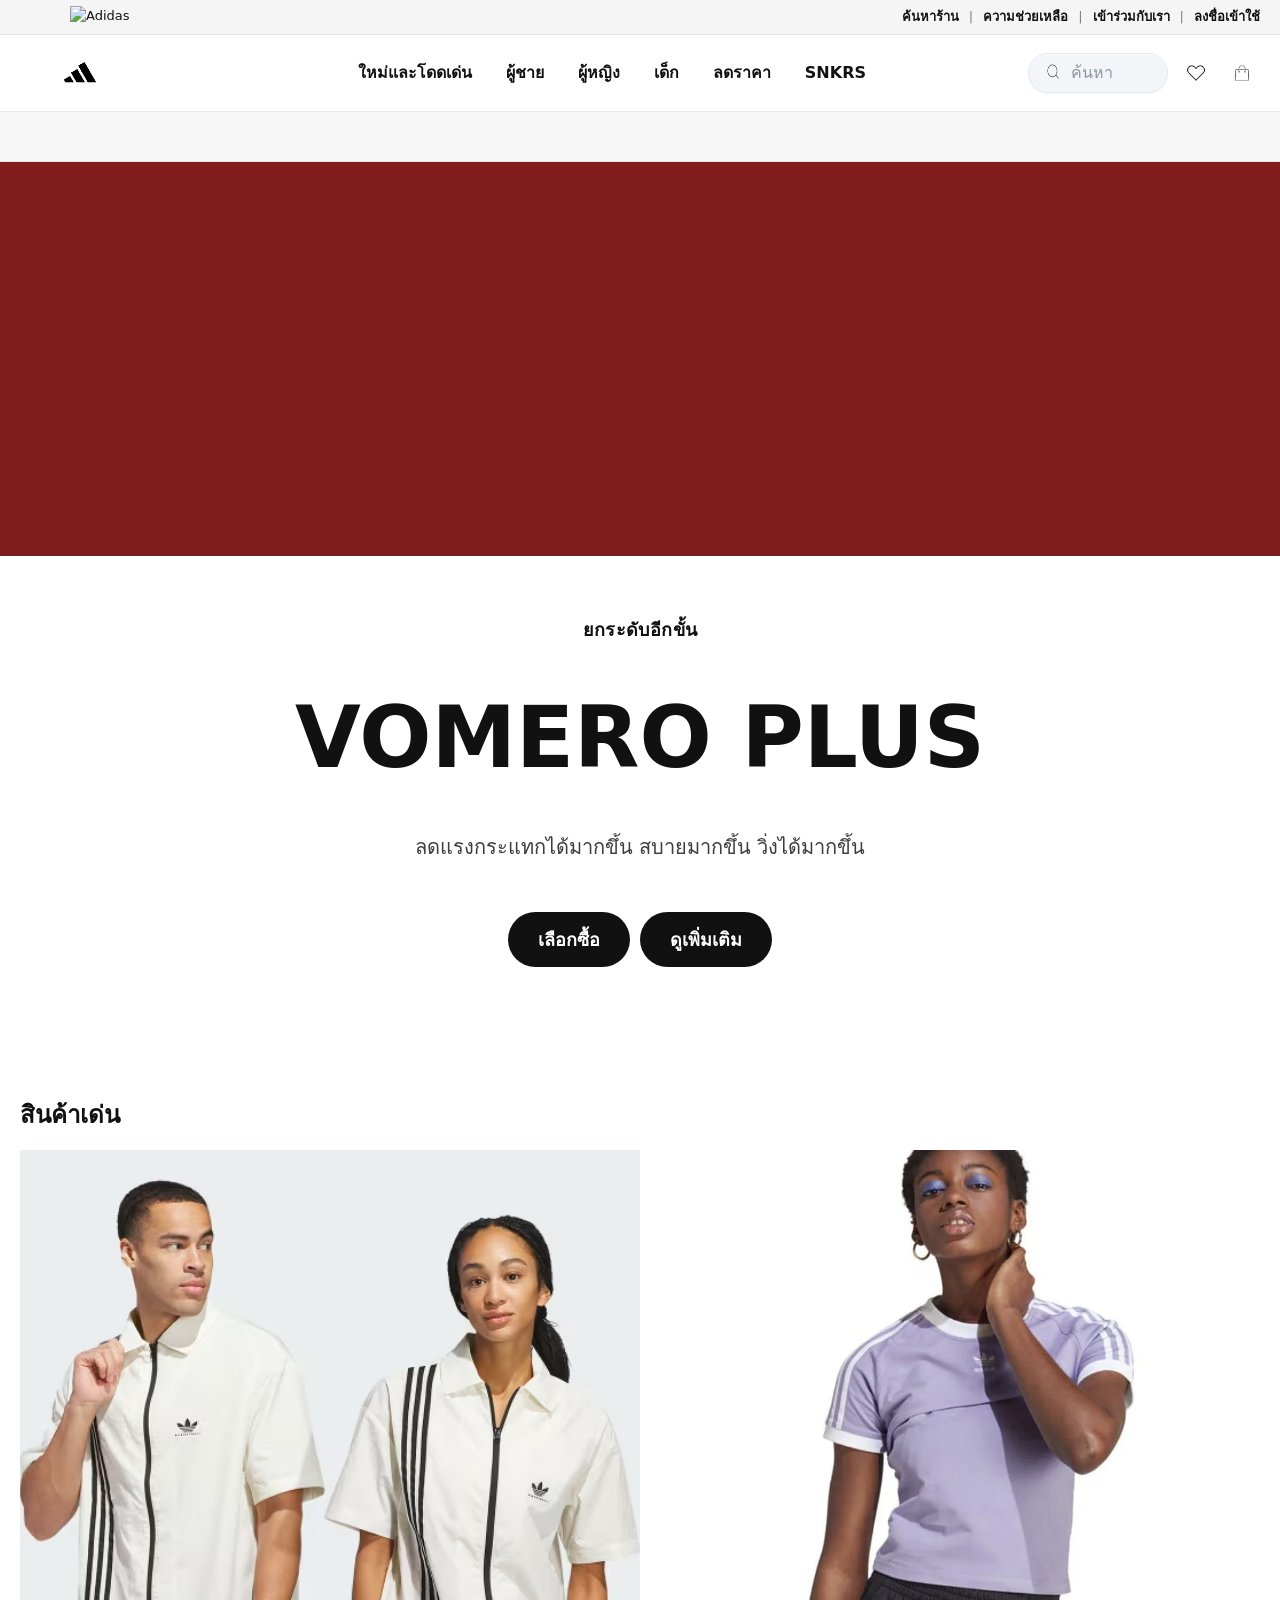
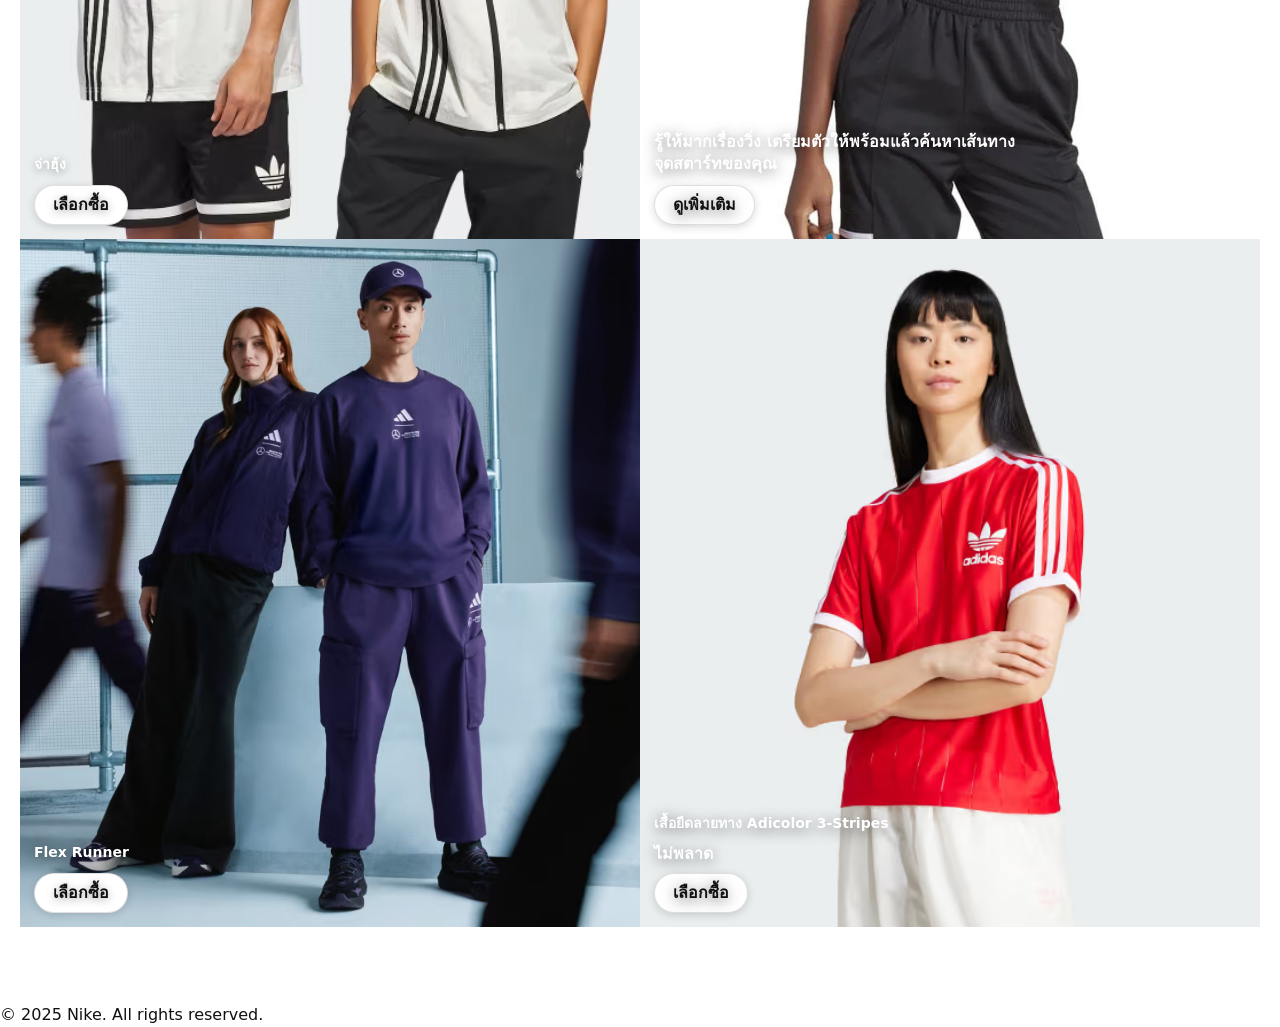
==== site/index.html @ 4a84bd0a "เขียนข้อความ commit ที่นี่" ====
<!DOCTYPE html>
<html lang="th">
<head>
  <meta charset="utf-8" />
  <meta name="viewport" content="width=device-width, initial-scale=1" />
  <title>Nike — Hero Clone</title>
  <link rel="stylesheet" href="css/main.css" />
</head>
<body data-page="home">
  <div class="page"><!-- ตัวครอบทั้งหน้า -->

    <!-- includes -->
    <div data-include="components/topbar.html"></div>
    <div data-include="components/header.html"></div>
    <div data-include="components/promo.html"></div>

    <!-- คอนเทนต์หลัก -->
    <main class="main">
      <section class="hero" aria-label="แคมเปญรองเท้าวิ่งสีชมพู">
        <video class="hero__media" src="assets/Adidas.mp4"
               autoplay muted loop playsinline
               poster="assets/hero-desktop.jpg"></video>
      </section>

      <!-- บล็อก VOMERO อยู่ใน main (ถูกที่) -->
      <section class="split">
        <div class="split__content">
          <p class="split__subtitle">ยกระดับอีกขั้น</p>
          <h1 class="split__title">VOMERO  PLUS</h1>
        
          <p class="split__desc">ลดแรงกระแทกได้มากขึ้น สบายมากขึ้น วิ่งได้มากขึ้น</p>
          <div class="split__buttons">
            <a href="#" class="btn btn-primary">เลือกซื้อ</a>
            <a href="#" class="btn btn-secondary">ดูเพิ่มเติม</a>
          </div>
        </div>
      </section>


      <section class="featured">
  <h2 class="featured__title">สินค้าเด่น</h2>

  <div class="featured__grid">
    <!-- การ์ดซ้ายบน -->
    <article class="card">
      <img src="assets/G1.jpg" alt="จ่าฮุ้ง" class="card__img">
      <div class="card__overlay">
        <span class="card__eyebrow">จ่าฮุ้ง</span>
        <a href="#" class="pill">เลือกซื้อ</a>
      </div>
    </article>

    <!-- การ์ดขวาบน -->
    <article class="card">
      <img src="assets/g3.jpg" alt="ชวนเข้าชุมชนวิ่ง" class="card__img">
      <div class="card__overlay">
        <p class="card__copy">
          รู้ให้มากเรื่องวิ่ง เตรียมตัวให้พร้อมแล้วค้นหาเส้นทาง<br>
          จุดสตาร์ทของคุณ
        </p>
        <a href="#" class="pill">ดูเพิ่มเติม</a>
      </div>
    </article>

    <!-- การ์ดซ้ายล่าง -->
    <article class="card">
      <img src="assets/g6.jpg" alt="Flex Runner" class="card__img">
      <div class="card__overlay">
        <span class="card__eyebrow">Flex Runner</span>
        <a href="#" class="pill">เลือกซื้อ</a>
      </div>
    </article>

    <!-- การ์ดขวาล่าง -->
    <article class="card">
      <img src="assets/g7.jpg" alt="Air Jordan 1 Mule" class="card__img">
      <div class="card__overlay">
        <span class="card__eyebrow">เสื้อยืดลายทาง Adicolor 3-Stripes</span>
        <h3 class="card__title">ไม่พลาด</h3>
        <a href="#" class="pill">เลือกซื้อ</a>
      </div>
    </article>
  </div>
</section>

    </main>

    <!-- footer วางท้ายสุด -->
    <div data-include="components/footer.html"></div>
  </div>

  <!-- scripts -->
  <script src="js/include.js" defer></script>
  <script src="js/active-link.js" defer></script>
  <script src="js/header.js" defer></script>
</body>
</html>
---- site/css/main.css ----
/* รวมทุกไฟล์ CSS ด้วย @import */
@import url('./base/reset.css');
@import url('./base/tokens.css');
@import url('./base/typography.css');
@import url('./layout/container.css');
@import url('./components/topbar.css');
@import url('./components/header.css');
@import url('./components/promo-strip.css');
@import url('./components/hero.css');
@import url('./utilities/helpers.css');
@import url('./pages/home.css');
/* ลำดับ base → layout → components → utilities → pages */
@import url("base/reset.css");
@import url("base/tokens.css");
@import url("base/typography.css");

@import url("layout/container.css");

@import url("components/topbar.css");
@import url("components/header.css");
@import url("components/promo-strip.css");
@import url("components/hero.css");

@import url("utilities/helpers.css");

@import url("pages/home.css");
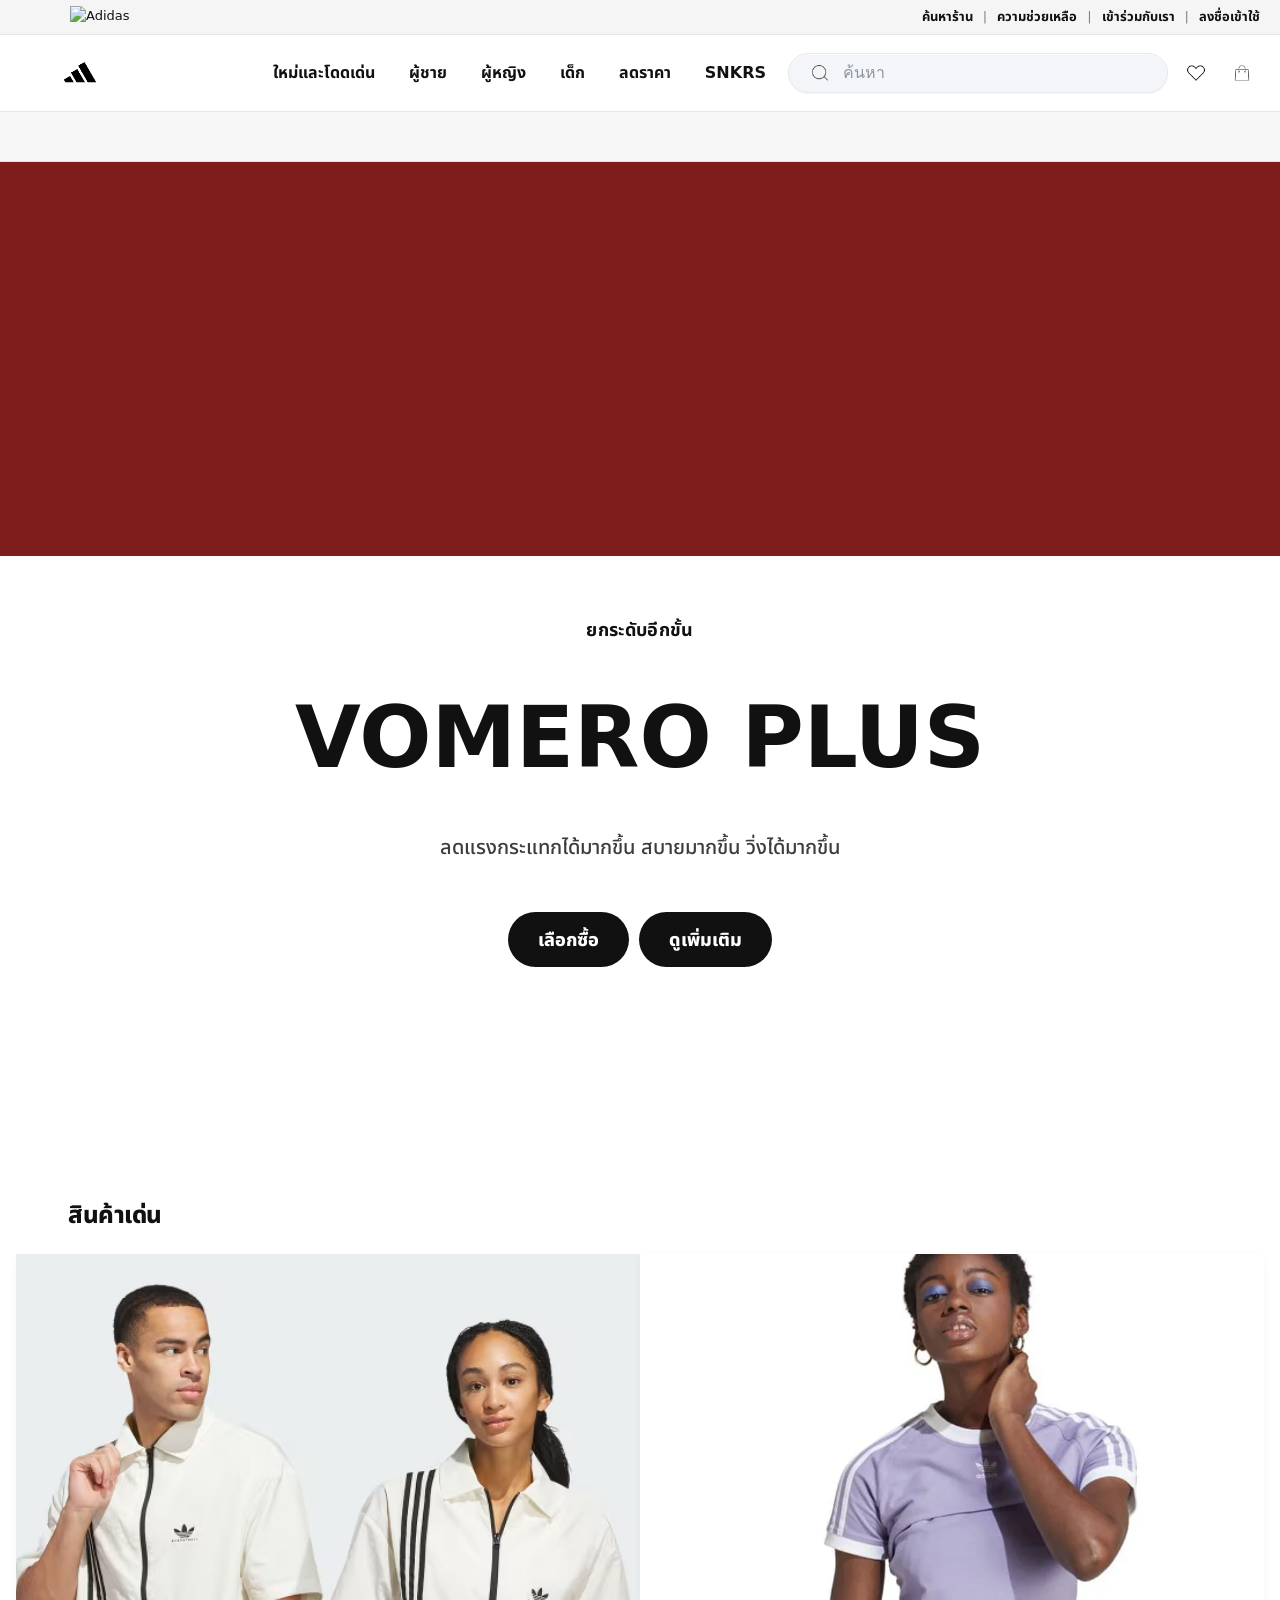
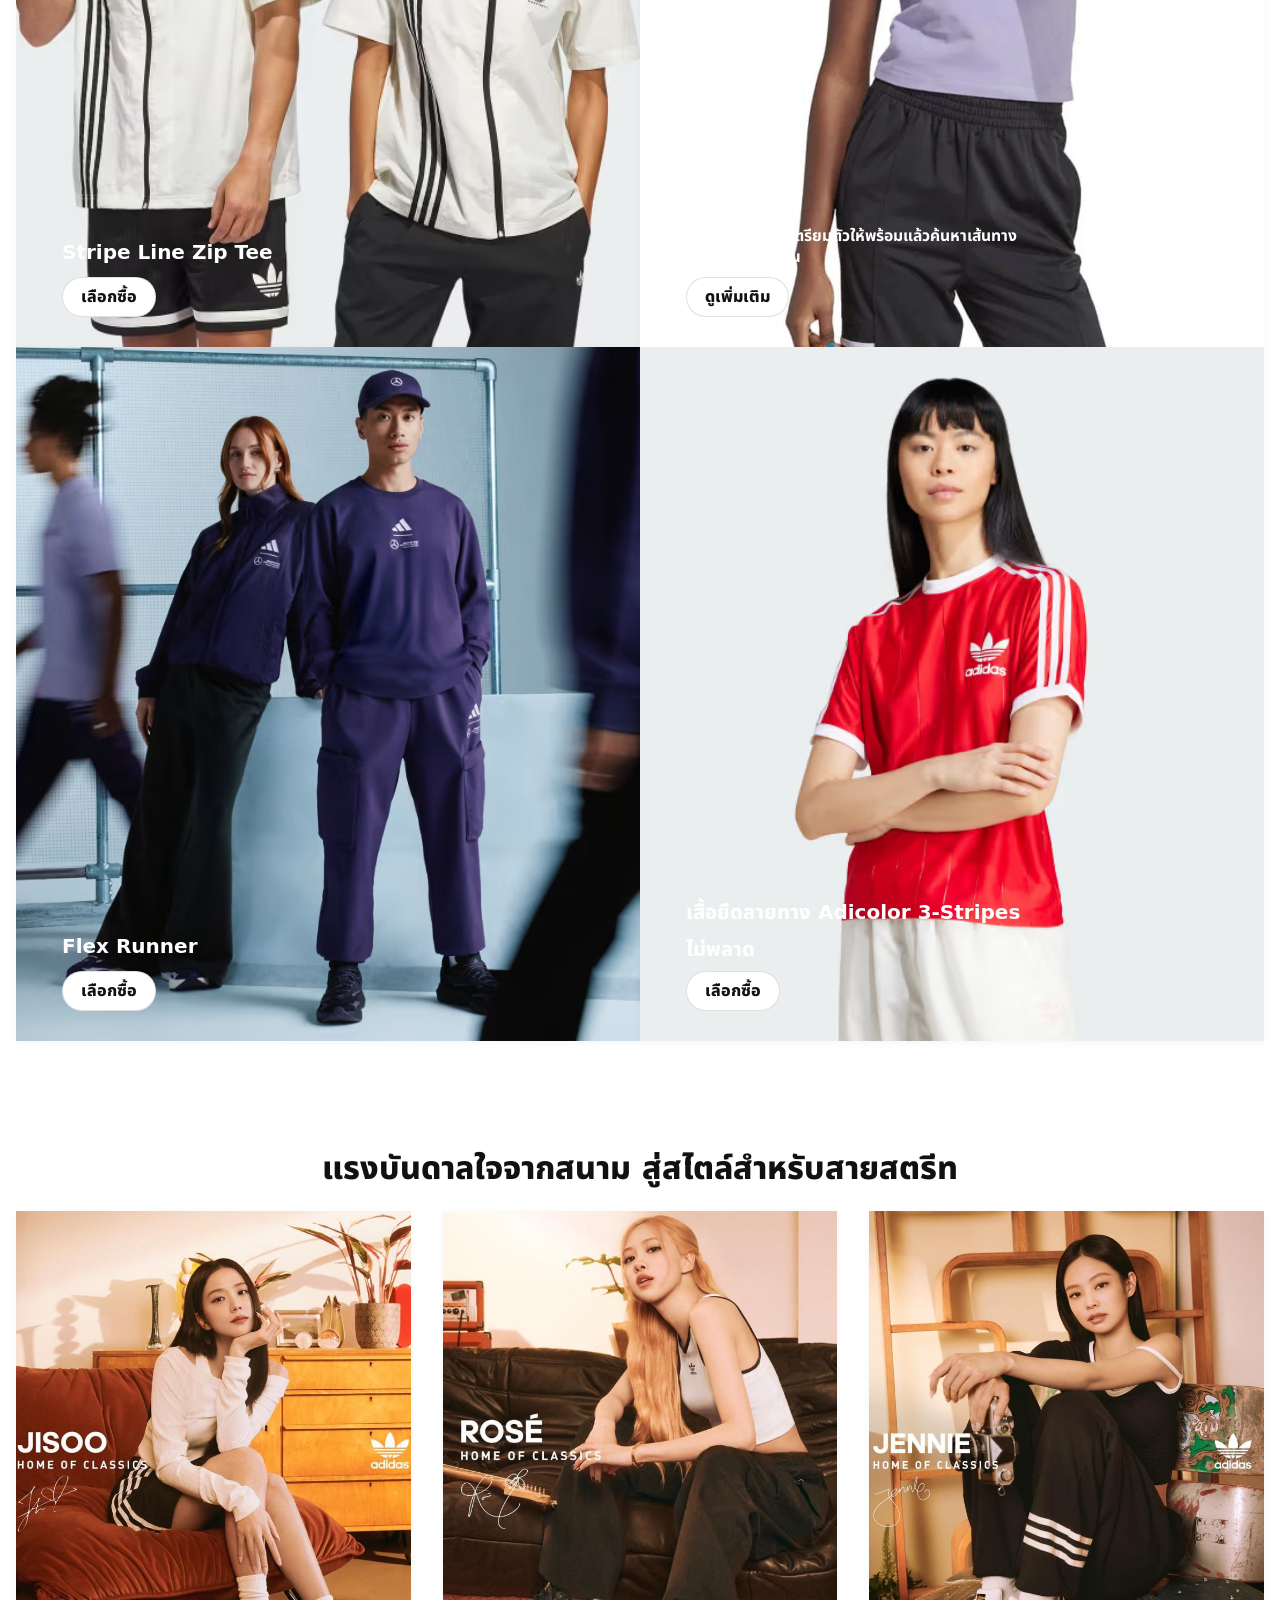
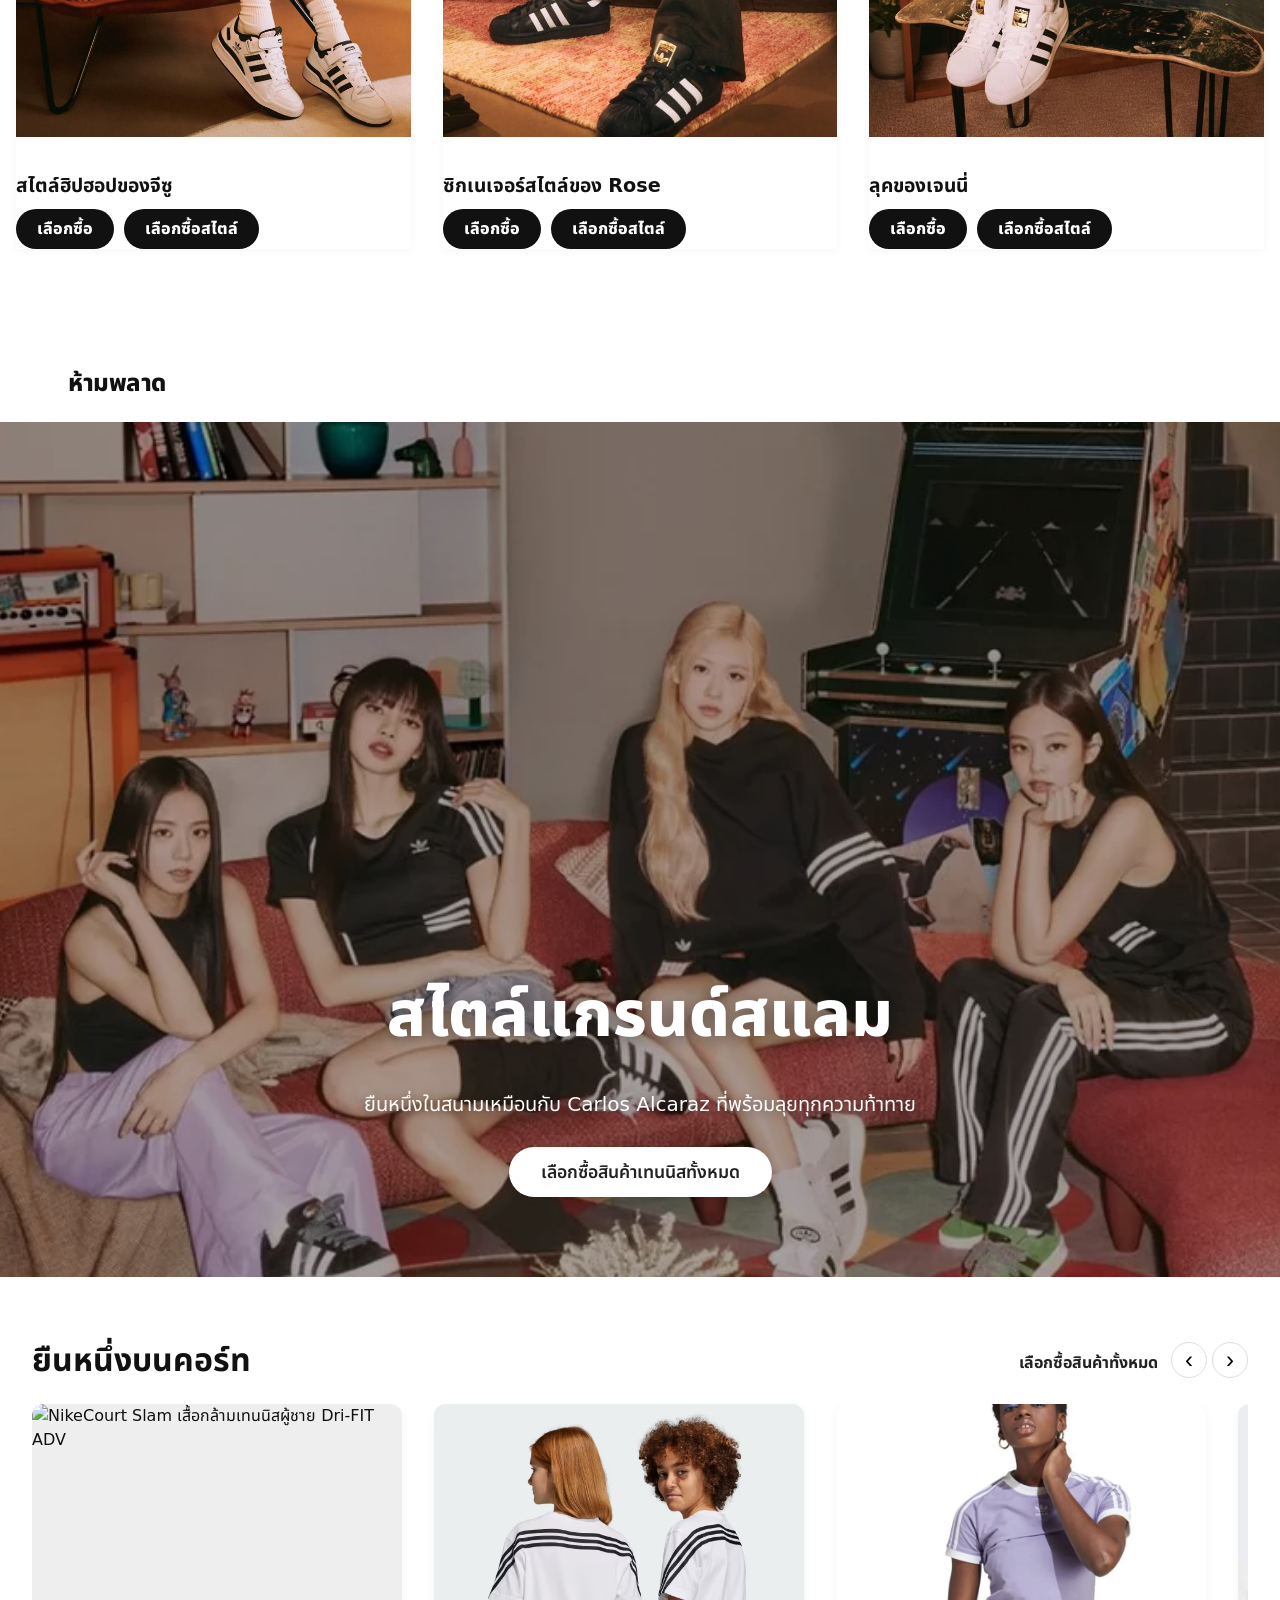
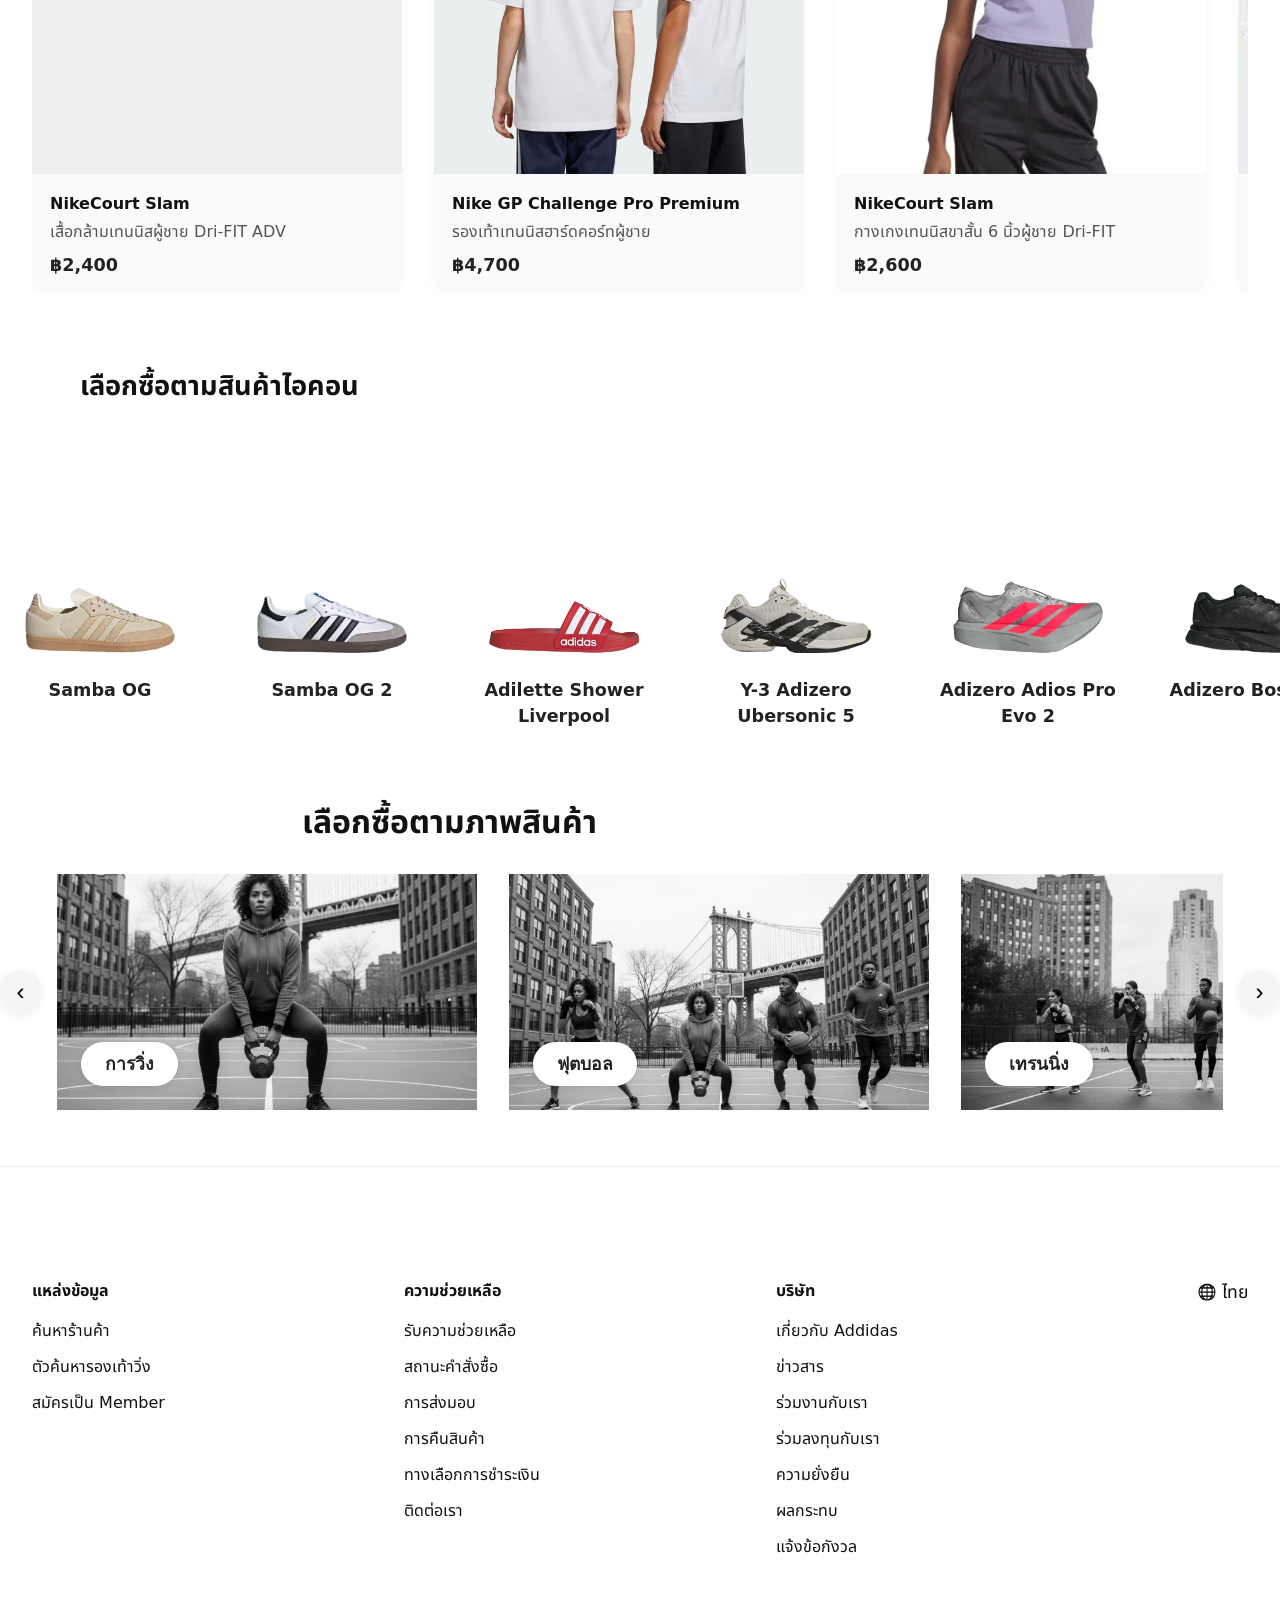
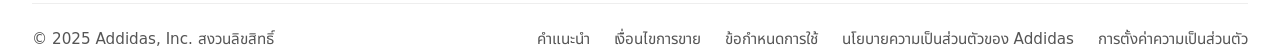
==== commit 2f20db4d: "ีupdate" ====
--- a/site/index.html
+++ b/site/index.html
@@ -1,9 +1,13 @@
+
 <!DOCTYPE html>
 <html lang="th">
 <head>
   <meta charset="utf-8" />
-  <meta name="viewport" content="width=device-width, initial-scale=1" />
+  <meta name="viewport" content="width=device-width, initial-scale=1, maximum-scale=1, user-scalable=no" />
   <title>Nike — Hero Clone</title>
+  <link rel="preconnect" href="https://fonts.googleapis.com">
+  <link rel="preconnect" href="https://fonts.gstatic.com" crossorigin>
+  <link href="https://fonts.googleapis.com/css2?family=Montserrat:wght@400;500;700;800&family=Noto+Sans+Thai:wght@400;500;700&display=swap" rel="stylesheet">
   <link rel="stylesheet" href="css/main.css" />
 </head>
 <body data-page="home">
@@ -21,6 +25,7 @@
                autoplay muted loop playsinline
                poster="assets/hero-desktop.jpg"></video>
       </section>
+
 
       <!-- บล็อก VOMERO อยู่ใน main (ถูกที่) -->
       <section class="split">
@@ -45,7 +50,7 @@
     <article class="card">
       <img src="assets/G1.jpg" alt="จ่าฮุ้ง" class="card__img">
       <div class="card__overlay">
-        <span class="card__eyebrow">จ่าฮุ้ง</span>
+        <span class="card__eyebrow">Stripe Line Zip Tee</span>
         <a href="#" class="pill">เลือกซื้อ</a>
       </div>
     </article>
@@ -83,15 +88,81 @@
   </div>
 </section>
 
-    </main>
 
-    <!-- footer วางท้ายสุด -->
-    <div data-include="components/footer.html"></div>
+</section>
+<!-- Section: Street Inspiration -->
+<section class="street-inspire" style="margin-top:48px;">
+  <h2 class="street-inspire__title">แรงบันดาลใจจากสนาม สู่สไตล์สำหรับสายสตรีท</h2>
+  <div class="street-inspire__grid" style="display:grid; grid-template-columns:repeat(3,1fr); gap:32px; max-width:1400px; margin:0 auto;">
+    <!-- Card 1 -->
+    <div class="street-card">
+  <img src="assets/street1.jpg" alt="สไตล์ฮิปฮอปของยังโอม" style="width:100%; display:block; border-radius:0;">
+      <div class="street-card__body" style="padding:18px 0 0 0; text-align:center;">
+        <h3 class="street-card__title">สไตล์ฮิปฮอปของจีซู</h3>
+        <div class="street-card__actions">
+          <a href="#" class="pill">เลือกซื้อ</a>
+          <a href="#" class="pill">เลือกซื้อสไตล์</a>
+        </div>
+      </div>
+    </div>
+    <!-- Card 2 -->
+    <div class="street-card">
+  <img src="assets/street2.jpg" alt="ซิกเนเจอร์สไตล์ของ O Thongthai" style="width:100%; display:block; border-radius:0;">
+      <div class="street-card__body" style="padding:18px 0 0 0; text-align:center;">
+        <h3 class="street-card__title">ซิกเนเจอร์สไตล์ของ Rose</h3>
+        <div class="street-card__actions">
+          <a href="#" class="pill">เลือกซื้อ</a>
+          <a href="#" class="pill">เลือกซื้อสไตล์</a>
+        </div>
+      </div>
+    </div>
+    <!-- Card 3 -->
+    <div class="street-card">
+  <img src="assets/street3.jpg" alt="ลุคของ แบงค์ ศุภณัฐฏ์" style="width:100%; display:block; border-radius:0;">
+      <div class="street-card__body" style="padding:18px 0 0 0; text-align:center;">
+        <h3 class="street-card__title">ลุคของเจนนี่</h3>
+        <div class="street-card__actions">
+          <a href="#" class="pill">เลือกซื้อ</a>
+          <a href="#" class="pill">เลือกซื้อสไตล์</a>
+        </div>
+      </div>
+    </div>
+  </div>
+</section>
+  <h2 class="featured__title">ห้ามพลาด</h2>
+    </section>
+
+<!-- Section: Grand Slam Hero -->
+<section class="grand-hero">
+  <div class="grand-hero__bg">
+    <div class="grand-hero__overlay"></div>
+    <div class="grand-hero__content grand-hero__content--bottom">
+      <h2 class="grand-hero__title">สไตล์แกรนด์สแลม</h2>
+      <p class="grand-hero__desc">ยืนหนึ่งในสนามเหมือนกับ Carlos Alcaraz ที่พร้อมลุยทุกความท้าทาย</p>
+      <a href="#" class="grand-hero__btn">เลือกซื้อสินค้าเทนนิสทั้งหมด</a>
+    </div>
+  </div>
+</main>
+
+</section>
+
+<div data-include="components/tennis-carousel.html"></div>
+<div data-include="components/icon-carousel.html"></div>
+
+  <!-- Section: Custom Image Carousel -->
+  <div data-include="components/custom-carousel.html"></div>
+
+  <!-- footer วางท้ายสุด -->
+  <hr style="margin:48px 0 32px 0;border:none;border-top:1.5px solid #eee;">
+  <div data-include="components/footer.html"></div>
+
   </div>
 
   <!-- scripts -->
   <script src="js/include.js" defer></script>
   <script src="js/active-link.js" defer></script>
   <script src="js/header.js" defer></script>
+  <script src="js/icon-carousel.js" defer></script>
+  <script src="js/tennis-carousel.js" defer></script>
 </body>
 </html>
--- a/site/css/main.css
+++ b/site/css/main.css
@@ -1,3 +1,5 @@
+@import url('./components/icon-carousel.css');
+@import url('./components/tennis-carousel.css');
 /* รวมทุกไฟล์ CSS ด้วย @import */
 @import url('./base/reset.css');
 @import url('./base/tokens.css');
@@ -7,6 +9,7 @@
 @import url('./components/header.css');
 @import url('./components/promo-strip.css');
 @import url('./components/hero.css');
+@import url('./components/grand-hero.css');
 @import url('./utilities/helpers.css');
 @import url('./pages/home.css');
 /* ลำดับ base → layout → components → utilities → pages */
@@ -24,3 +27,4 @@
 @import url("utilities/helpers.css");
 
 @import url("pages/home.css");
+@import url('components/custom-carousel.css');
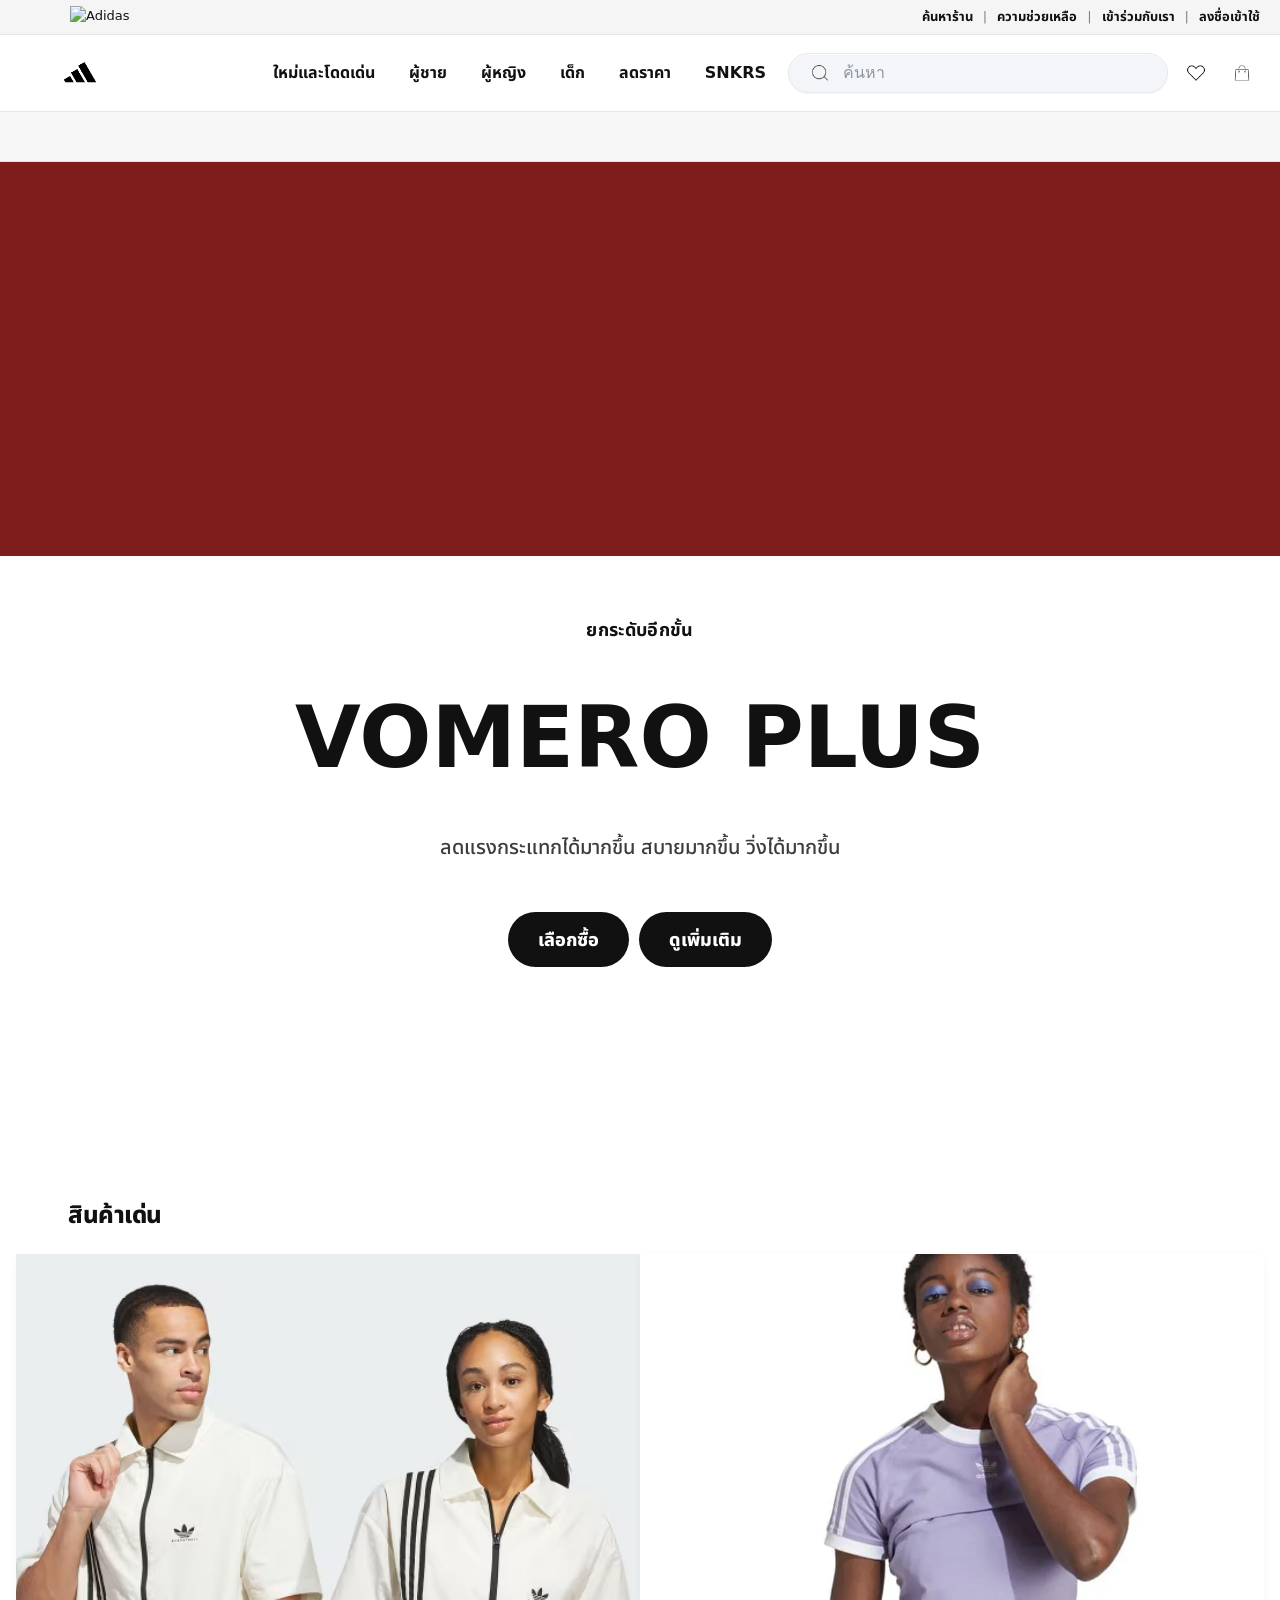
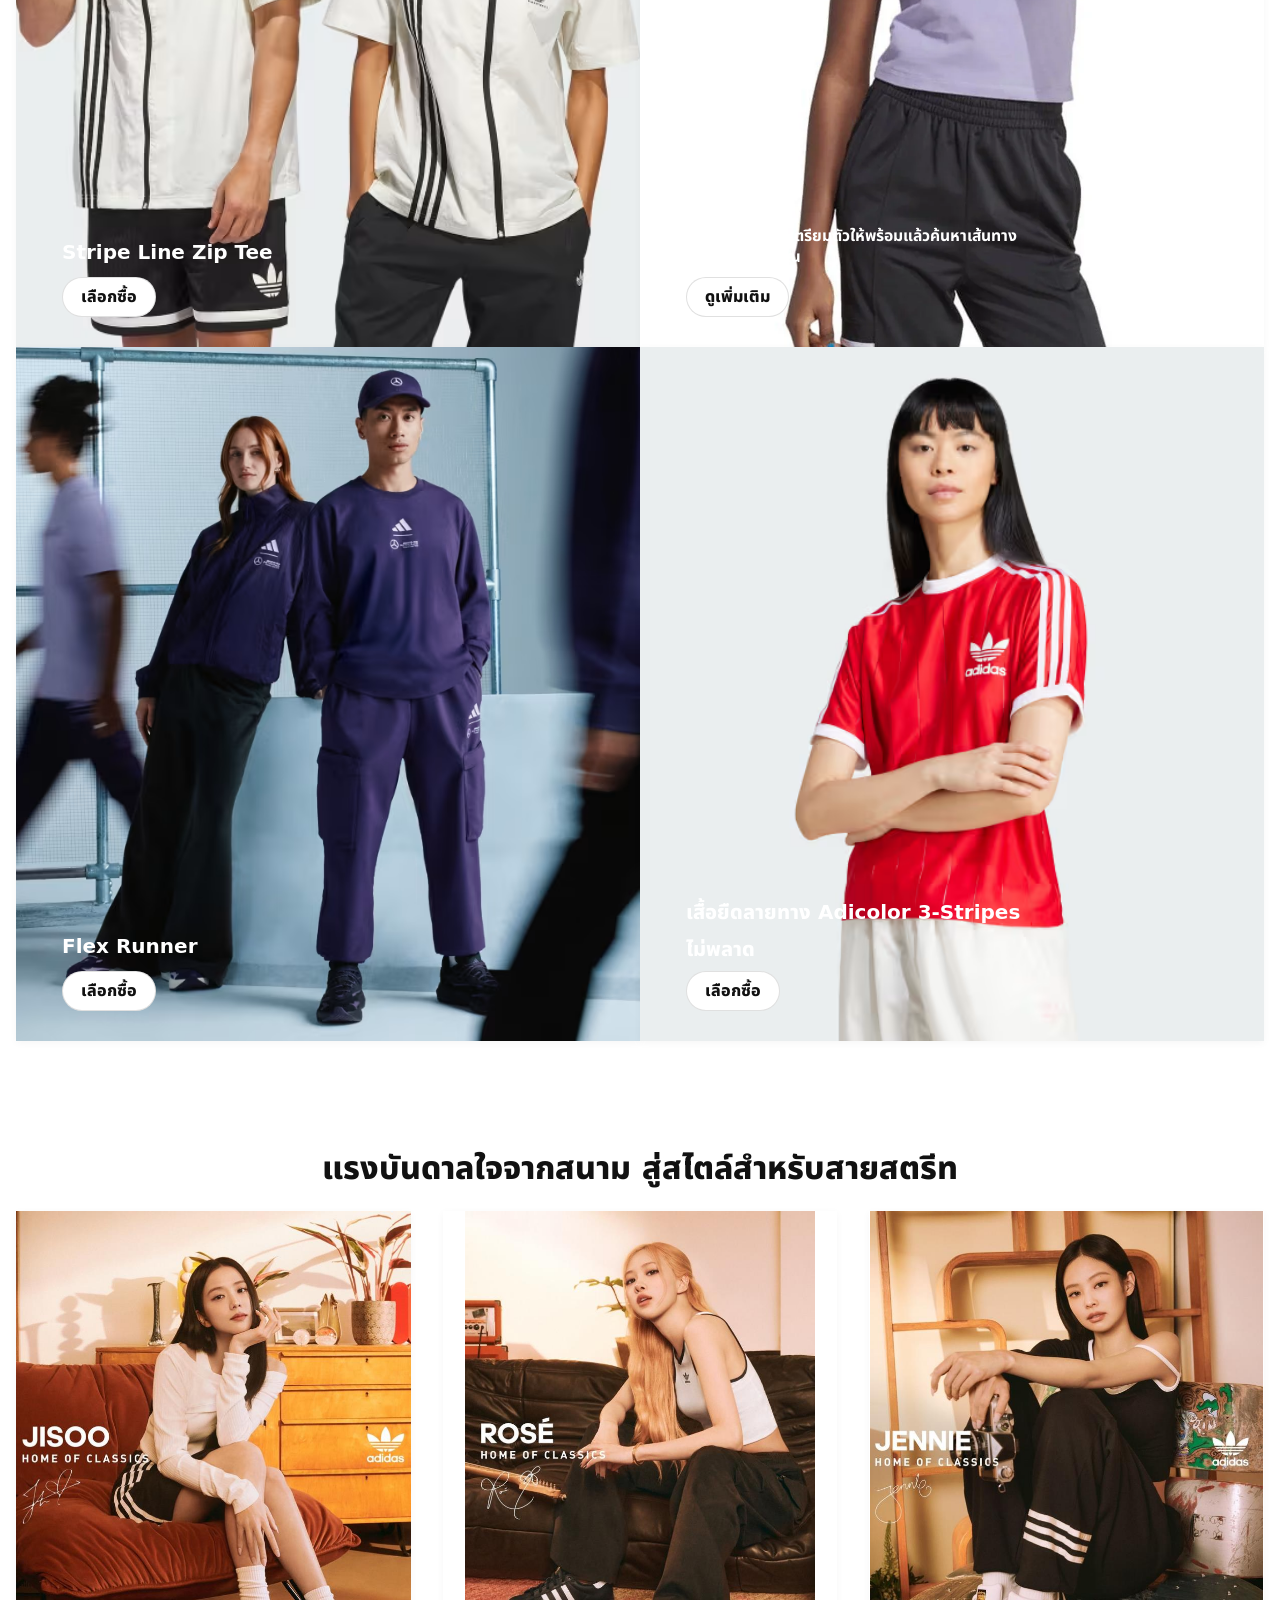
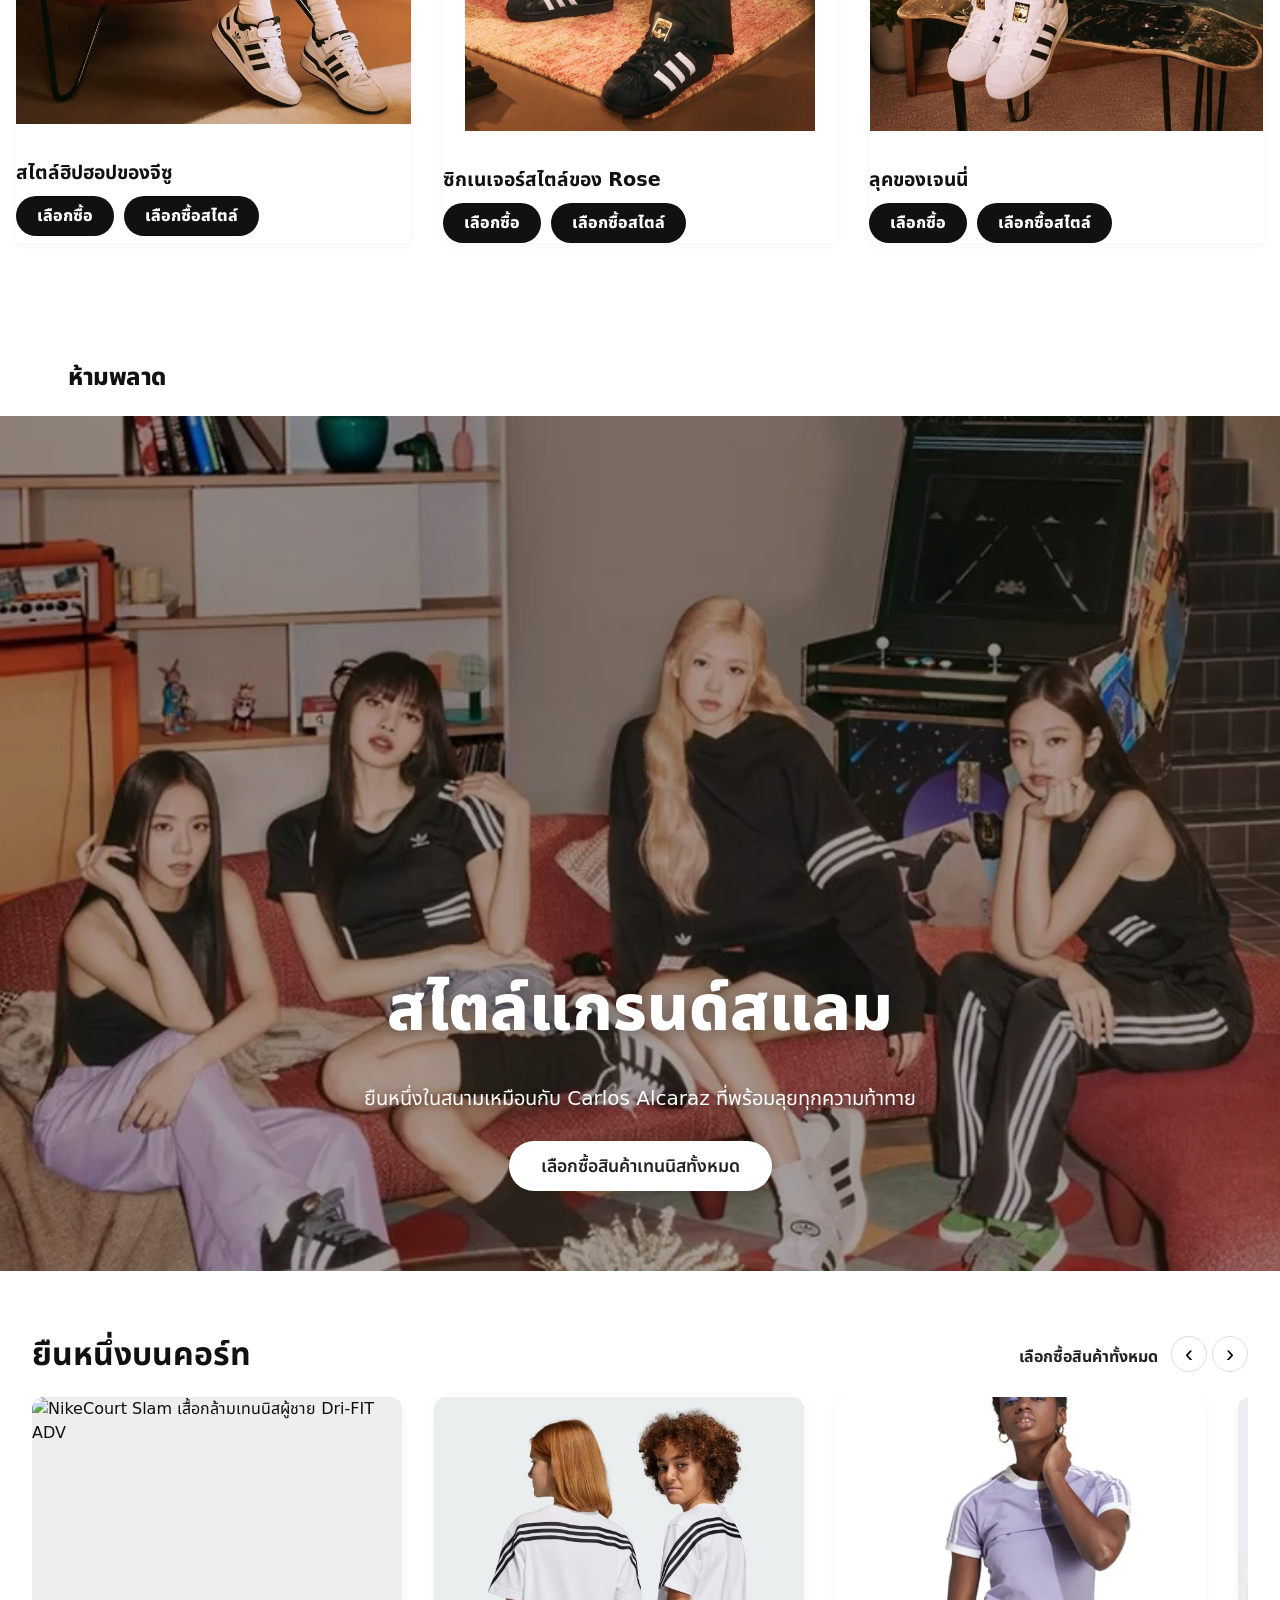
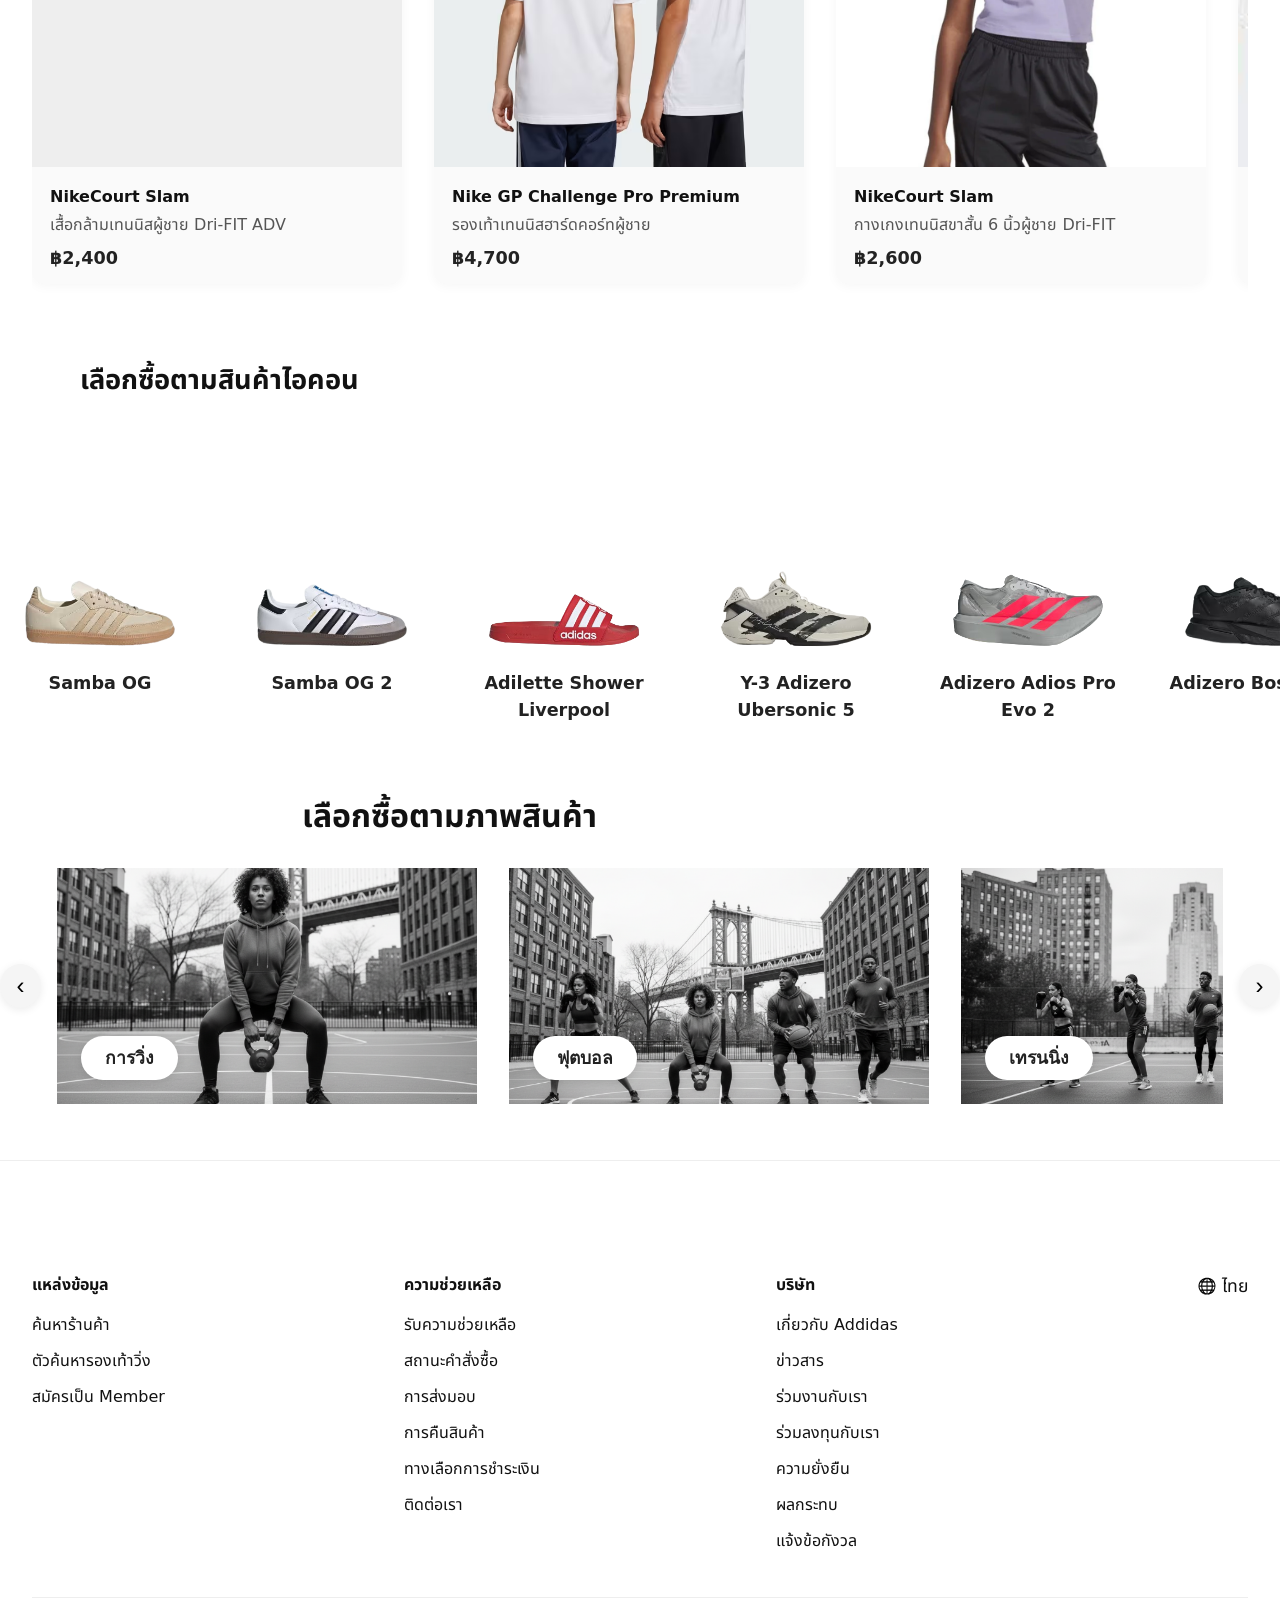
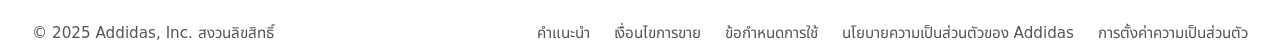
==== commit 9ab4750f: "update" ====
--- a/site/index.html
+++ b/site/index.html
@@ -96,7 +96,7 @@
   <div class="street-inspire__grid" style="display:grid; grid-template-columns:repeat(3,1fr); gap:32px; max-width:1400px; margin:0 auto;">
     <!-- Card 1 -->
     <div class="street-card">
-  <img src="assets/street1.jpg" alt="สไตล์ฮิปฮอปของยังโอม" style="width:100%; display:block; border-radius:0;">
+  <img src="assets/street1.jpg" alt="สไตล์ฮิปฮอปของยังโอม" class="street-card__img">
       <div class="street-card__body" style="padding:18px 0 0 0; text-align:center;">
         <h3 class="street-card__title">สไตล์ฮิปฮอปของจีซู</h3>
         <div class="street-card__actions">
@@ -107,7 +107,7 @@
     </div>
     <!-- Card 2 -->
     <div class="street-card">
-  <img src="assets/street2.jpg" alt="ซิกเนเจอร์สไตล์ของ O Thongthai" style="width:100%; display:block; border-radius:0;">
+  <img src="assets/street2.jpg" alt="ซิกเนเจอร์สไตล์ของ O Thongthai" class="street-card__img">
       <div class="street-card__body" style="padding:18px 0 0 0; text-align:center;">
         <h3 class="street-card__title">ซิกเนเจอร์สไตล์ของ Rose</h3>
         <div class="street-card__actions">
@@ -118,7 +118,7 @@
     </div>
     <!-- Card 3 -->
     <div class="street-card">
-  <img src="assets/street3.jpg" alt="ลุคของ แบงค์ ศุภณัฐฏ์" style="width:100%; display:block; border-radius:0;">
+  <img src="assets/street3.jpg" alt="ลุคของ แบงค์ ศุภณัฐฏ์" class="street-card__img">
       <div class="street-card__body" style="padding:18px 0 0 0; text-align:center;">
         <h3 class="street-card__title">ลุคของเจนนี่</h3>
         <div class="street-card__actions">
